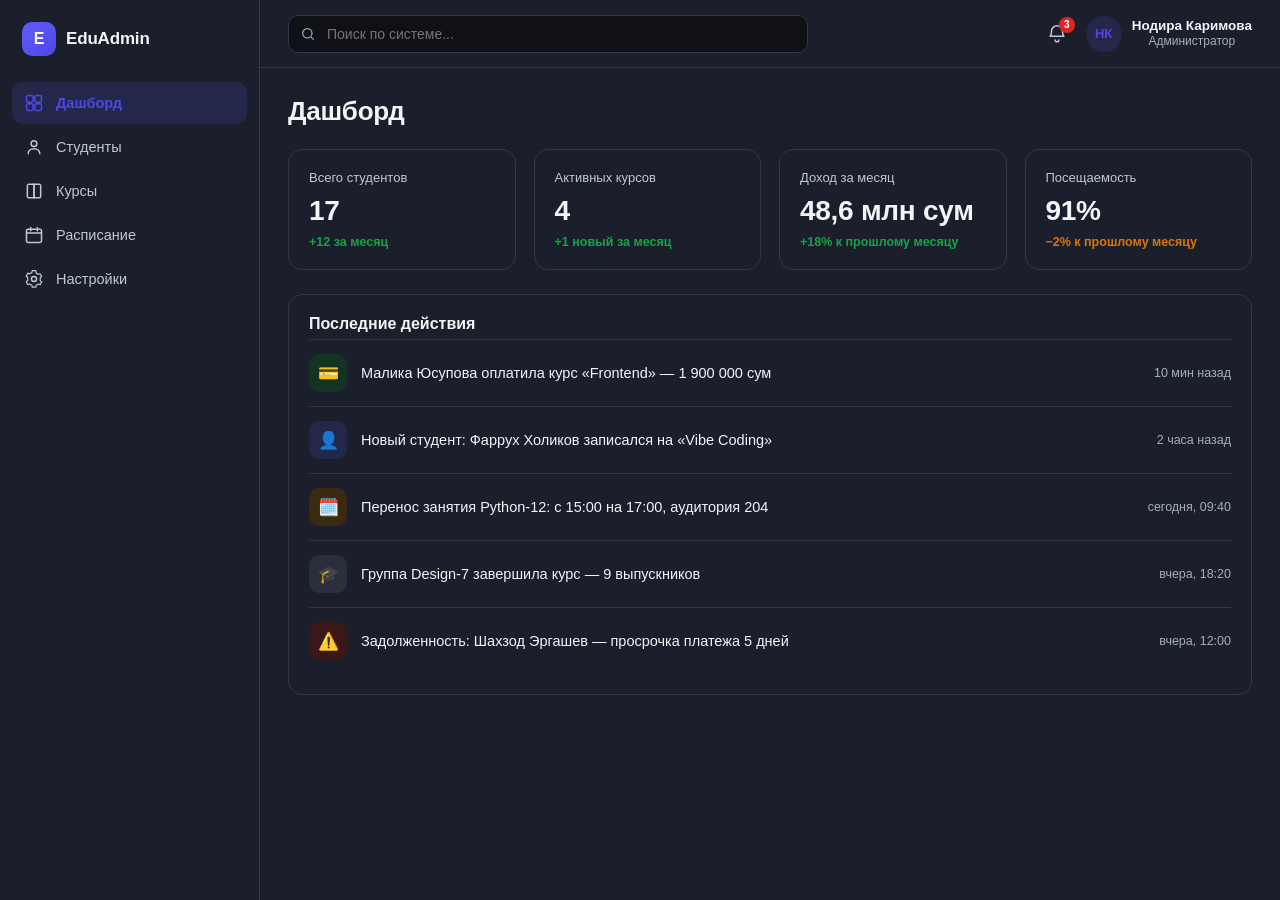
==== homework/index.html @ 11e26290 "Первый коммит" ====
<!DOCTYPE html>
<html lang="ru">
<head>
<meta charset="UTF-8">
<meta name="viewport" content="width=device-width, initial-scale=1.0, maximum-scale=1">
<title>EduAdmin — Панель управления</title>
<link rel="stylesheet" href="styles.css">
</head>
<body>

<div class="backdrop" id="backdrop"></div>

<div class="app">
  <aside class="sidebar" id="sidebar">
    <div class="brand">
      <div class="brand-mark">E</div>
      <div class="brand-name">EduAdmin</div>
    </div>
    <nav class="nav" id="nav">
      <button class="nav-item active" data-page="dashboard" title="Дашборд">
        <span class="ic">
          <svg width="20" height="20" viewBox="0 0 24 24" fill="none"><rect x="3" y="3" width="8" height="8" rx="2" stroke="currentColor" stroke-width="1.8"/><rect x="13" y="3" width="8" height="8" rx="2" stroke="currentColor" stroke-width="1.8"/><rect x="3" y="13" width="8" height="8" rx="2" stroke="currentColor" stroke-width="1.8"/><rect x="13" y="13" width="8" height="8" rx="2" stroke="currentColor" stroke-width="1.8"/></svg>
        </span>
        <span class="nav-label">Дашборд</span>
      </button>
      <button class="nav-item" data-page="students" title="Студенты">
        <span class="ic">
          <svg width="20" height="20" viewBox="0 0 24 24" fill="none"><circle cx="12" cy="8" r="3.4" stroke="currentColor" stroke-width="1.8"/><path d="M5 20c0-3.5 3-6 7-6s7 2.5 7 6" stroke="currentColor" stroke-width="1.8" stroke-linecap="round"/></svg>
        </span>
        <span class="nav-label">Студенты</span>
      </button>
      <button class="nav-item" data-page="courses" title="Курсы">
        <span class="ic">
          <svg width="20" height="20" viewBox="0 0 24 24" fill="none"><path d="M4 5.5C4 4.7 4.7 4 5.5 4H12v16H5.5A1.5 1.5 0 0 1 4 18.5v-13Z" stroke="currentColor" stroke-width="1.8"/><path d="M20 5.5c0-.8-.7-1.5-1.5-1.5H12v16h6.5a1.5 1.5 0 0 0 1.5-1.5v-13Z" stroke="currentColor" stroke-width="1.8"/></svg>
        </span>
        <span class="nav-label">Курсы</span>
      </button>
      <button class="nav-item" data-page="schedule" title="Расписание">
        <span class="ic">
          <svg width="20" height="20" viewBox="0 0 24 24" fill="none"><rect x="3" y="5" width="18" height="16" rx="2" stroke="currentColor" stroke-width="1.8"/><path d="M3 9.5h18M8 3v4M16 3v4" stroke="currentColor" stroke-width="1.8" stroke-linecap="round"/></svg>
        </span>
        <span class="nav-label">Расписание</span>
      </button>
      <button class="nav-item" data-page="settings" title="Настройки">
        <span class="ic">
          <svg width="20" height="20" viewBox="0 0 24 24" fill="none"><circle cx="12" cy="12" r="3" stroke="currentColor" stroke-width="1.8"/><path d="M19.4 13.5a7.9 7.9 0 0 0 0-3l1.9-1.4-2-3.4-2.2.8a8 8 0 0 0-2.6-1.5L14.2 2h-4.4l-.3 2.3a8 8 0 0 0-2.6 1.5l-2.2-.8-2 3.4L4.6 10.5a7.9 7.9 0 0 0 0 3L2.7 15.4l2 3.4 2.2-.8a8 8 0 0 0 2.6 1.5l.3 2.3h4.4l.3-2.3a8 8 0 0 0 2.6-1.5l2.2.8 2-3.4-1.9-1.4Z" stroke="currentColor" stroke-width="1.4" stroke-linejoin="round"/></svg>
        </span>
        <span class="nav-label">Настройки</span>
      </button>
    </nav>
  </aside>

  <div class="main">
    <header class="topbar">
      <button class="hamburger" id="hamburger" aria-label="Открыть меню"><span></span></button>
      <div class="search-wrap">
        <svg width="16" height="16" viewBox="0 0 24 24" fill="none"><circle cx="11" cy="11" r="7" stroke="currentColor" stroke-width="1.8"/><path d="m20 20-3-3" stroke="currentColor" stroke-width="1.8" stroke-linecap="round"/></svg>
        <input type="text" id="globalSearch" placeholder="Поиск по системе..." autocomplete="off">
        <div class="search-dropdown" id="searchDropdown"></div>
      </div>
      <div class="topbar-right">
        <button class="bell" id="bellBtn" aria-label="Уведомления">
          <svg width="22" height="22" viewBox="0 0 24 24" fill="none"><path d="M6 9a6 6 0 1 1 12 0c0 4 1.5 5.5 1.5 5.5H4.5S6 13 6 9Z" stroke="currentColor" stroke-width="1.6" stroke-linejoin="round"/><path d="M10 18.5a2 2 0 0 0 4 0" stroke="currentColor" stroke-width="1.6" stroke-linecap="round"/></svg>
          <span class="dot">3</span>
        </button>
        <button class="user" id="userMenuBtn">
          <div class="avatar" id="topbarAvatar">НК</div>
          <div class="user-info">
            <div class="user-name">Нодира Каримова</div>
            <div class="user-role">Администратор</div>
          </div>
        </button>
      </div>
    </header>

    <main class="content">

      <!-- DASHBOARD -->
      <section class="page active" data-page="dashboard">
        <h1 class="page-title">Дашборд</h1>
        <div class="stat-grid">
          <div class="card">
            <div class="stat-label">Всего студентов</div>
            <div class="stat-value">17</div>
            <div class="stat-delta up">+12 за месяц</div>
          </div>
          <div class="card">
            <div class="stat-label">Активных курсов</div>
            <div class="stat-value">4</div>
            <div class="stat-delta up">+1 новый за месяц</div>
          </div>
          <div class="card">
            <div class="stat-label">Доход за месяц</div>
            <div class="stat-value">48,6 млн сум</div>
            <div class="stat-delta up">+18% к прошлому месяцу</div>
          </div>
          <div class="card">
            <div class="stat-label">Посещаемость</div>
            <div class="stat-value">91%</div>
            <div class="stat-delta down">−2% к прошлому месяцу</div>
          </div>
        </div>

        <div class="card activity-card">
          <div class="card-heading">Последние действия</div>
          <div class="activity-row">
            <div class="activity-icon" style="background:var(--green-soft)">💳</div>
            <div class="activity-text">Малика Юсупова оплатила курс «Frontend» — 1 900 000 сум</div>
            <div class="activity-time">10 мин назад</div>
          </div>
          <div class="activity-row">
            <div class="activity-icon" style="background:var(--indigo-soft)">👤</div>
            <div class="activity-text">Новый студент: Фаррух Холиков записался на «Vibe Coding»</div>
            <div class="activity-time">2 часа назад</div>
          </div>
          <div class="activity-row">
            <div class="activity-icon" style="background:var(--orange-soft)">🗓️</div>
            <div class="activity-text">Перенос занятия Python-12: с 15:00 на 17:00, аудитория 204</div>
            <div class="activity-time">сегодня, 09:40</div>
          </div>
          <div class="activity-row">
            <div class="activity-icon" style="background:#2a2f3d">🎓</div>
            <div class="activity-text">Группа Design-7 завершила курс — 9 выпускников</div>
            <div class="activity-time">вчера, 18:20</div>
          </div>
          <div class="activity-row">
            <div class="activity-icon" style="background:var(--red-soft)">⚠️</div>
            <div class="activity-text">Задолженность: Шахзод Эргашев — просрочка платежа 5 дней</div>
            <div class="activity-time">вчера, 12:00</div>
          </div>
        </div>
      </section>

      <!-- STUDENTS -->
      <section class="page" data-page="students">
        <h1 class="page-title">Студенты</h1>
        <div class="toolbar">
          <input type="text" id="studentSearch" placeholder="Поиск по имени...">
          <select id="courseFilter">
            <option value="">Все курсы</option>
            <option value="Vibe Coding Pro">Vibe Coding Pro</option>
            <option value="Frontend">Frontend</option>
            <option value="Python">Python</option>
            <option value="Design">Design</option>
          </select>
          <select id="statusFilter">
            <option value="">Все статусы</option>
            <option value="Активный">Активный</option>
            <option value="На паузе">На паузе</option>
            <option value="Выпустился">Выпустился</option>
          </select>
          <span class="found-count" id="foundCount">Найдено: 17 из 17</span>
          <button class="btn-primary" id="addStudentBtn">+ Добавить студента</button>
        </div>

        <div class="table-card">
          <table>
            <thead>
              <tr><th>Фото</th><th>Имя</th><th>Email</th><th>Курс</th><th>Статус</th><th>Оплата</th><th>Действия</th></tr>
            </thead>
            <tbody id="studentsTbody"></tbody>
          </table>
        </div>
        <div class="student-cards" id="studentsCards"></div>
      </section>

      <!-- COURSES -->
      <section class="page" data-page="courses">
        <h1 class="page-title">Курсы</h1>
        <div class="course-list" id="courseList">
          <div class="course-row" data-course="Vibe Coding Pro" tabindex="0" role="button">
            <span class="course-dot" style="background:var(--indigo)"></span>
            <div class="course-info">
              <div class="course-name">Vibe Coding Pro</div>
              <div class="course-desc">Создание приложений с ИИ-ассистентами</div>
            </div>
            <div class="course-meta">
              <span class="course-students">👥 5 студ.</span>
              <span class="course-price">4 200 000 сум</span>
              <span class="chevron">›</span>
            </div>
          </div>
          <div class="course-row" data-course="Frontend" tabindex="0" role="button">
            <span class="course-dot" style="background:var(--blue)"></span>
            <div class="course-info">
              <div class="course-name">Frontend</div>
              <div class="course-desc">HTML, CSS, JavaScript и React с нуля</div>
            </div>
            <div class="course-meta">
              <span class="course-students">👥 4 студ.</span>
              <span class="course-price">3 800 000 сум</span>
              <span class="chevron">›</span>
            </div>
          </div>
          <div class="course-row" data-course="Python" tabindex="0" role="button">
            <span class="course-dot" style="background:var(--green)"></span>
            <div class="course-info">
              <div class="course-name">Python</div>
              <div class="course-desc">Программирование и автоматизация на Python</div>
            </div>
            <div class="course-meta">
              <span class="course-students">👥 4 студ.</span>
              <span class="course-price">3 500 000 сум</span>
              <span class="chevron">›</span>
            </div>
          </div>
          <div class="course-row" data-course="Design" tabindex="0" role="button">
            <span class="course-dot" style="background:var(--orange)"></span>
            <div class="course-info">
              <div class="course-name">Design</div>
              <div class="course-desc">UI/UX-дизайн и Figma</div>
            </div>
            <div class="course-meta">
              <span class="course-students">👥 4 студ.</span>
              <span class="course-price">3 200 000 сум</span>
              <span class="chevron">›</span>
            </div>
          </div>
        </div>
      </section>

      <!-- SCHEDULE -->
      <section class="page" data-page="schedule">
        <h1 class="page-title">Расписание</h1>
        <div class="week-nav">
          <button class="week-btn" id="prevWeekBtn">← Предыдущая</button>
          <div class="week-label" id="weekLabel">23–29 июня 2026</div>
          <button class="week-btn" id="nextWeekBtn">Следующая →</button>
        </div>
        <div class="week-grid" id="weekGrid"></div>
        <div class="filter-pills" id="schedulePills">
          <button class="pill active" data-course="">Все занятия</button>
          <button class="pill" data-course="Vibe Coding Pro">Vibe Coding</button>
          <button class="pill" data-course="Frontend">Frontend</button>
          <button class="pill" data-course="Python">Python</button>
          <button class="pill" data-course="Design">Design</button>
        </div>
      </section>

      <!-- SETTINGS -->
      <section class="page" data-page="settings">
        <h1 class="page-title">Настройки</h1>
        <div class="settings-layout">
          <div class="settings-tabs" id="settingsTabs">
            <button class="settings-tab" data-tab="general">Общие</button>
            <button class="settings-tab active" data-tab="profile">Профиль администратора</button>
            <button class="settings-tab" data-tab="notifications">Уведомления</button>
            <button class="settings-tab" data-tab="billing">Оплата</button>
            <button class="settings-tab" data-tab="security">Безопасность</button>
          </div>

          <div class="settings-panel">
            <div class="settings-body" data-tab-panel="general" style="display:none">
              <h2 class="settings-heading">Общие настройки</h2>
              <p class="placeholder-text">Здесь можно настроить название учебного центра, язык интерфейса, часовой пояс и валюту по умолчанию.</p>
            </div>

            <div class="settings-body" data-tab-panel="profile">
              <h2 class="settings-heading">Профиль администратора</h2>
              <div class="profile-photo-row">
                <div class="profile-avatar" id="profileAvatarPreview">НК</div>
                <button class="btn-secondary" id="uploadPhotoBtn">Загрузить фото</button>
                <input type="file" id="photoInput" accept="image/*" style="display:none">
              </div>
              <div class="form-grid">
                <div class="field">
                  <label>Имя</label>
                  <input type="text" id="profileFirstName" value="Нодира">
                </div>
                <div class="field">
                  <label>Фамилия</label>
                  <input type="text" id="profileLastName" value="Каримова">
                </div>
                <div class="field full">
                  <label>Email</label>
                  <input type="text" id="profileEmail" value="nodira@eduadmin.uz">
                </div>
                <div class="field full">
                  <label>Телефон</label>
                  <input type="text" id="profilePhone" value="+998 90 123-45-67">
                </div>
              </div>
              <div class="save-row">
                <button class="btn-primary" id="saveProfileBtn" style="margin-left:0">Сохранить</button>
                <span class="saved-msg" id="savedMsg">Сохранено ✓</span>
              </div>
            </div>

            <div class="settings-body" data-tab-panel="notifications" style="display:none">
              <h2 class="settings-heading">Уведомления</h2>
              <p class="placeholder-text">Настройте, какие уведомления приходят на email, в приложение или по SMS: платежи, новые студенты, изменения в расписании.</p>
            </div>

            <div class="settings-body" data-tab-panel="billing" style="display:none">
              <h2 class="settings-heading">Оплата</h2>
              <p class="placeholder-text">Управление тарифом EduAdmin, историей платежей и способами оплаты учебного центра.</p>
            </div>

            <div class="settings-body" data-tab-panel="security" style="display:none">
              <h2 class="settings-heading">Безопасность</h2>
              <p class="placeholder-text">Смена пароля, двухфакторная аутентификация и список активных сессий.</p>
            </div>
          </div>
        </div>
      </section>

    </main>
  </div>
</div>

<div class="modal-overlay" id="modalOverlay">
  <div class="modal" id="modal" role="dialog" aria-modal="true">
    <button class="modal-close" id="modalClose" aria-label="Закрыть">✕</button>
    <div class="modal-body" id="modalBody"></div>
  </div>
</div>

<div class="toast" id="toast"></div>

<script src="script.js"></script>
</body>
</html>
---- homework/styles.css ----
:root{
    --indigo: #635bff;
    --indigo-dark: #4f46e5;
    --indigo-soft: #23284a;
    --bg: #0f1117;
    --card: #1a1f2b;
    --border: #30384a;
    --text: #f3f4f6;
    --muted: #a5adbd;
    --muted-2: #c0c7d4;
    --green: #16a34a;
    --green-soft: #143321;
    --orange: #d97706;
    --orange-soft: #3a2a12;
    --red: #dc2626;
    --red-soft: #3a1818;
    --blue: #2563eb;
    --radius: 14px;
    --sidebar-w: 260px;
    --sidebar-w-tablet: 76px;
    --topbar-h: 68px;
  }
  *{box-sizing:border-box;}
  html,body{margin:0;padding:0;}
  body{
    font-family: 'Inter', -apple-system, BlinkMacSystemFont, 'Segoe UI', Roboto, Helvetica, Arial, sans-serif;
    background: var(--bg);
    color: var(--text);
    -webkit-font-smoothing: antialiased;
  }
  button, input, select { font-family: inherit; }

  /* ---------- Layout shell ---------- */
  .app{
    display:flex;
    min-height:100vh;
  }

  /* ---------- Sidebar ---------- */
  .sidebar{
    width: var(--sidebar-w);
    flex-shrink:0;
    background: var(--card);
    border-right:1px solid var(--border);
    display:flex;
    flex-direction:column;
    position:sticky;
    top:0;
    height:100vh;
    z-index:40;
  }
  .brand{
    display:flex;
    align-items:center;
    gap:10px;
    padding:22px 22px 20px;
  }
  .brand-mark{
    width:34px;height:34px;border-radius:10px;
    background: linear-gradient(135deg, var(--indigo), var(--indigo-dark));
    color:#fff; display:flex; align-items:center; justify-content:center;
    font-weight:700; font-size:16px; flex-shrink:0;
  }
  .brand-name{ font-weight:700; font-size:17px; letter-spacing:-0.01em; white-space:nowrap;}
  .nav{ display:flex; flex-direction:column; gap:2px; padding: 6px 12px; }
  .nav-item{
    display:flex; align-items:center; gap:12px;
    padding:11px 12px; border-radius:10px;
    color: var(--muted-2); text-decoration:none;
    font-size:14.5px; font-weight:500; cursor:pointer;
    border:none; background:transparent; width:100%; text-align:left;
  }
  .nav-item .ic{ width:20px;height:20px; flex-shrink:0; display:flex; align-items:center; justify-content:center;}
  .nav-item:hover{ background: #232838; color:var(--text); }
  .nav-item.active{ background: var(--indigo-soft); color: var(--indigo-dark); font-weight:600; }
  .nav-label{ white-space:nowrap; overflow:hidden; text-overflow:ellipsis; }

  .sidebar-footer{ margin-top:auto; padding: 16px; }

  /* ---------- Topbar ---------- */
  .main{ flex:1; min-width:0; display:flex; flex-direction:column; }
  .topbar{
    height: var(--topbar-h);
    display:flex; align-items:center; gap:16px;
    padding: 0 28px;
    background: var(--card);
    border-bottom:1px solid var(--border);
    position:sticky; top:0; z-index:30;
  }
  .hamburger{
    display:none; align-items:center; justify-content:center;
    width:38px; height:38px; border-radius:9px; border:1px solid var(--border);
    background:var(--bg); cursor:pointer; flex-shrink:0;
  }
  .hamburger span{ display:block; width:16px; height:2px; background:var(--text); position:relative; }
  .hamburger span::before, .hamburger span::after{
    content:""; position:absolute; width:16px; height:2px; background:var(--text); left:0;
  }
  .hamburger span::before{ top:-5px; } .hamburger span::after{ top:5px; }

  .search-wrap{ flex:1; max-width:520px; position:relative; }
  .search-wrap input{
    width:100%; padding:10px 14px 10px 38px; border-radius:10px;
    border:1px solid var(--border); background: var(--bg);
    font-size:14px; color:var(--text); outline:none;
  }
  .search-wrap input:focus{ border-color: var(--indigo); background:var(--bg); }
  .search-wrap svg{ position:absolute; left:12px; top:50%; transform:translateY(-50%); color:var(--muted); }

  .topbar-right{ margin-left:auto; display:flex; align-items:center; gap:18px; }
  .bell{ position:relative; width:22px; height:22px; color:var(--muted-2); cursor:pointer; flex-shrink:0;}
  .bell .dot{
    position:absolute; top:-6px; right:-7px; background:var(--red); color:#fff;
    font-size:10px; font-weight:700; width:16px; height:16px; border-radius:50%;
    display:flex; align-items:center; justify-content:center;
  }
  .user{ display:flex; align-items:center; gap:10px; cursor:pointer; }
  .avatar{
    width:36px; height:36px; border-radius:50%; background: var(--indigo-soft);
    color:var(--indigo-dark); font-weight:700; font-size:13px;
    display:flex; align-items:center; justify-content:center; flex-shrink:0;
  }
  .user-info{ line-height:1.25; white-space:nowrap; }
  .user-name{ font-size:13.5px; font-weight:700; color:var(--text); }
  .user-role{ font-size:12px; color:var(--muted); }

  /* ---------- Content ---------- */
  .content{ padding: 28px; flex:1; }
  .page{ display:none; }
  .page.active{ display:block; animation: fadein .25s ease; }
  @keyframes fadein{ from{opacity:0; transform:translateY(4px);} to{opacity:1; transform:none;} }

  .page-title{ font-size:26px; font-weight:800; letter-spacing:-0.01em; margin:0 0 22px; }

  /* Dashboard stat cards */
  .stat-grid{
    display:grid; grid-template-columns:repeat(4, 1fr); gap:18px; margin-bottom:24px;
  }
  .card{
    background:var(--card); border:1px solid var(--border); border-radius: var(--radius);
    padding:20px;
  }
  .stat-label{ font-size:13px; color:var(--muted-2); margin-bottom:10px; }
  .stat-value{ font-size:28px; font-weight:800; letter-spacing:-0.01em; margin-bottom:8px; }
  .stat-delta{ font-size:12.5px; font-weight:600; }
  .stat-delta.up{ color:var(--green); }
  .stat-delta.down{ color:var(--orange); }

  .activity-card .card-heading{ font-size:16px; font-weight:700; margin-bottom:6px; }
  .activity-row{
    display:flex; align-items:center; gap:14px; padding:14px 0;
    border-top:1px solid var(--border);
  }
  .activity-icon{
    width:38px; height:38px; border-radius:10px; flex-shrink:0;
    display:flex; align-items:center; justify-content:center; font-size:17px;
  }
  .activity-text{ flex:1; font-size:14.5px; }
  .activity-time{ font-size:12.5px; color:var(--muted); white-space:nowrap; }

  /* Students page */
  .toolbar{ display:flex; flex-wrap:wrap; gap:10px; align-items:center; margin-bottom:18px; }
  .toolbar input[type=text]{
    flex:1; min-width:180px; padding:10px 14px; border-radius:10px; border:1px solid var(--border);
    font-size:14px; outline:none; background:var(--bg);
  }
  .toolbar select{
    padding:10px 34px 10px 12px; border-radius:10px; border:1px solid var(--border);
    background:var(--bg); font-size:14px; color:var(--text); outline:none;
    appearance:none; -webkit-appearance:none; -moz-appearance:none;
    cursor:pointer;
    background-image:url("data:image/svg+xml;charset=UTF-8,%3Csvg xmlns='http://www.w3.org/2000/svg' width='16' height='16' viewBox='0 0 24 24' fill='none'%3E%3Cpath d='m6 9 6 6 6-6' stroke='%23a5adbd' stroke-width='1.8' stroke-linecap='round' stroke-linejoin='round'/%3E%3C/svg%3E");
    background-repeat:no-repeat; background-position:right 10px center;
  }
  .toolbar select:focus{ border-color:var(--indigo); }
  .toolbar select option{
    background:var(--card); color:var(--text);
  }
  .toolbar select option:checked, .toolbar select option:hover{
    background:var(--indigo-soft); color:var(--text);
  }
  .found-count{ font-size:13.5px; color:var(--muted-2); white-space:nowrap; }
  .btn-primary{
    margin-left:auto; background: linear-gradient(135deg, var(--indigo), var(--indigo-dark));
    color:#fff; border:none; padding:10px 18px; border-radius:10px; font-size:14px; font-weight:600;
    cursor:pointer; white-space:nowrap;
  }
  .btn-primary:hover{ filter:brightness(1.05); }

  .table-card{ background:var(--card); border:1px solid var(--border); border-radius:var(--radius); overflow:hidden; }
  table{ width:100%; border-collapse:collapse; }
  thead th{
    text-align:left; font-size:11.5px; text-transform:uppercase; letter-spacing:.04em;
    color:var(--muted); padding:14px 20px; border-bottom:1px solid var(--border); white-space:nowrap;
  }
  tbody td{ padding:14px 20px; border-bottom:1px solid var(--border); font-size:14.5px; vertical-align:middle; }
  tbody tr:last-child td{ border-bottom:none; }
  .stud-name-cell{ display:flex; align-items:center; gap:12px; font-weight:600; }
  .stud-avatar{
    width:34px;height:34px;border-radius:50%; flex-shrink:0;
    display:flex; align-items:center; justify-content:center; font-weight:700; font-size:12px;
  }
  .email-cell{ color:var(--muted-2); }
  .course-tag{ font-weight:600; }
  .badge{ display:inline-block; padding:4px 10px; border-radius:999px; font-size:12.5px; font-weight:600; }
  .badge.active{ background:var(--green-soft); color:var(--green); }
  .badge.paused{ background:var(--orange-soft); color:var(--orange); }
  .badge.grad{ background:#2a2f3d; color:var(--muted-2); }
  .paid{ color:var(--green); font-weight:600; }
  .debt{ color:var(--red); font-weight:600; }
  .row-actions{ display:flex; gap:8px; }
  .icon-btn{
    width:32px; height:32px; border-radius:8px; border:1px solid var(--border); background:var(--bg);
    display:flex; align-items:center; justify-content:center; cursor:pointer; color:var(--muted-2);
  }
  .icon-btn.danger{ color:var(--red); }
  .icon-btn:hover{ background:#232838; }

  /* Mobile student cards */
  .student-cards{ display:none; flex-direction:column; gap:12px; }
  .student-card{
    background:var(--card); border:1px solid var(--border); border-radius:var(--radius); padding:16px;
  }
  .student-card-top{ display:flex; align-items:center; gap:12px; margin-bottom:12px; }
  .student-card-name{ font-weight:700; font-size:15px; }
  .student-card-email{ font-size:13px; color:var(--muted-2); }
  .student-card-grid{ display:grid; grid-template-columns:1fr 1fr; gap:10px; font-size:13.5px; }
  .student-card-grid .k{ color:var(--muted); font-size:11.5px; text-transform:uppercase; letter-spacing:.03em; margin-bottom:2px;}
  .student-card-actions{ display:flex; gap:8px; margin-top:12px; }

  /* Courses page */
  .course-list{ display:flex; flex-direction:column; gap:14px; }
  .course-row{
    background:var(--card); border:1px solid var(--border); border-radius:var(--radius);
    padding:20px 22px; display:flex; align-items:center; gap:16px; cursor:pointer;
  }
  .course-row:hover{ border-color:#4b5468; }
  .course-dot{ width:10px; height:10px; border-radius:50%; flex-shrink:0; }
  .course-info{ flex:1; min-width:0; }
  .course-name{ font-weight:700; font-size:15.5px; margin-bottom:3px; }
  .course-desc{ font-size:13.5px; color:var(--muted-2); }
  .course-meta{ display:flex; align-items:center; gap:22px; flex-shrink:0; }
  .course-students{ font-size:13.5px; color:var(--muted-2); display:flex; align-items:center; gap:6px; white-space:nowrap; }
  .course-price{ font-weight:700; font-size:15px; white-space:nowrap; }
  .chevron{ color:var(--muted); }

  /* Schedule page */
  .week-nav{ display:flex; align-items:center; justify-content:space-between; margin-bottom:18px; gap:12px; flex-wrap:wrap; }
  .week-btn{
    background:var(--bg); border:1px solid var(--border); border-radius:10px; padding:9px 16px;
    font-size:13.5px; font-weight:600; cursor:pointer; color:var(--text); white-space:nowrap;
  }
  .week-btn:hover{ background:#232838; }
  .week-label{ font-weight:700; font-size:15.5px; }
  .week-grid{
    display:grid; grid-template-columns:repeat(7, 1fr); gap:12px; margin-bottom:20px;
  }
  .day-col{
    background:var(--card); border:1px solid var(--border); border-radius:var(--radius);
    padding:14px; min-height:170px;
  }
  .day-head{ text-align:center; margin-bottom:10px; }
  .day-name{ font-size:11.5px; color:var(--muted); text-transform:uppercase; }
  .day-num{ font-size:17px; font-weight:700; }
  .lesson{
    background: var(--orange-soft); border-left:3px solid var(--orange);
    border-radius:8px; padding:9px 10px; margin-bottom:8px; font-size:12.5px;
  }
  .lesson.c-vibe{ background:var(--indigo-soft); border-left-color:var(--indigo); }
  .lesson.c-frontend{ background:#132339; border-left-color:var(--blue); }
  .lesson.c-python{ background:var(--green-soft); border-left-color:var(--green); }
  .lesson-time{ font-weight:700; color:var(--muted-2); margin-bottom:2px; }
  .lesson-course{ font-weight:700; margin-bottom:2px; }
  .lesson-teacher, .lesson-room{ color:var(--muted-2); }

  .filter-pills{ display:flex; flex-wrap:wrap; gap:8px; }
  .pill{
    padding:9px 16px; border-radius:999px; border:1px solid var(--border); background:var(--bg);
    font-size:13.5px; font-weight:600; cursor:pointer; color:var(--text); white-space:nowrap;
  }
  .pill.active{ background:linear-gradient(135deg, var(--indigo), var(--indigo-dark)); color:#fff; border-color:transparent; }

  /* Settings page */
  .settings-layout{ display:grid; grid-template-columns:220px 1fr; gap:20px; align-items:start; }
  .settings-tabs{
    background:var(--card); border:1px solid var(--border); border-radius:var(--radius); padding:10px;
    display:flex; flex-direction:column; gap:2px;
  }
  .settings-tab{
    padding:11px 14px; border-radius:9px; font-size:14px; font-weight:500; color:var(--muted-2);
    cursor:pointer; border:none; background:transparent; text-align:left;
  }
  .settings-tab:hover{ background:var(--bg); color:var(--text); }
  .settings-tab.active{ background:var(--indigo-soft); color:var(--indigo-dark); font-weight:700; }
  .settings-panel{ background:var(--card); border:1px solid var(--border); border-radius:var(--radius); padding:26px; }
  .settings-heading{ font-size:17px; font-weight:700; margin:0 0 20px; }
  .profile-photo-row{ display:flex; align-items:center; gap:16px; margin-bottom:24px; }
  .profile-avatar{
    width:56px; height:56px; border-radius:50%; background:var(--indigo-soft); color:var(--indigo-dark);
    font-weight:700; font-size:18px; display:flex; align-items:center; justify-content:center;
  }
  .btn-secondary{
    background:var(--bg); border:1px solid var(--border); padding:9px 16px; border-radius:9px;
    font-size:13.5px; font-weight:600; cursor:pointer; color:var(--text);
  }
  .btn-secondary:hover{ background:#232838; border-color:var(--indigo); }
  .form-grid{ display:grid; grid-template-columns:1fr 1fr; gap:18px; margin-bottom:18px; }
  .field label{ display:block; font-size:13px; font-weight:600; margin-bottom:7px; color:var(--text); }
  .field input{
    width:100%; padding:11px 14px; border-radius:10px; border:1px solid var(--border);
    font-size:14px; outline:none;
  }
  .field input:focus{ border-color:var(--indigo); }
  .field.full{ grid-column:1 / -1; }
  .save-row{ display:flex; align-items:center; gap:14px; margin-top:6px; }
  .saved-msg{ font-size:13.5px; color:var(--green); font-weight:600; opacity:0; transition:opacity .2s; }
  .saved-msg.show{ opacity:1; }
  .placeholder-text{ color:var(--muted-2); font-size:14px; line-height:1.6; }

  /* Backdrop for mobile drawer */
  .backdrop{
    display:none; position:fixed; inset:0; background:rgba(15,17,25,.45); z-index:35;
  }
  .backdrop.show{ display:block; }

  /* ---------------- Responsive: Tablet ---------------- */
  @media (max-width: 1024px){
    .sidebar{ width: var(--sidebar-w-tablet); }
    .brand-name, .nav-label{ display:none; }
    .brand{ justify-content:center; padding:22px 0 20px; }
    .nav-item{ justify-content:center; padding:12px 0; }
    .content{ padding:22px 18px; }
    .stat-grid{ grid-template-columns:repeat(2, 1fr); }
    .settings-layout{ grid-template-columns:1fr; }
    .settings-tabs{ flex-direction:row; overflow-x:auto; }
    .search-wrap{ max-width:320px; }
  }

  /* ---------------- Responsive: Mobile ---------------- */
  @media (max-width: 700px){
    .hamburger{ display:flex; }
    .sidebar{
      position:fixed; left:0; top:0; height:100vh; width:250px;
      transform:translateX(-100%); transition:transform .25s ease; z-index:45;
      box-shadow: 8px 0 24px rgba(0,0,0,.12);
    }
    .sidebar.open{ transform:translateX(0); }
    .sidebar.open .brand-name, .sidebar.open .nav-label{ display:inline; }
    .sidebar.open .brand{ justify-content:flex-start; padding:22px; }
    .sidebar.open .nav-item{ justify-content:flex-start; padding:11px 12px; }

    .topbar{ padding:0 14px; gap:10px; }
    .search-wrap{ display:none; }
    .user-info{ display:none; }
    .content{ padding:16px 14px; }
    .page-title{ font-size:21px; margin-bottom:16px; }

    .stat-grid{ grid-template-columns:1fr 1fr; gap:10px; }
    .card{ padding:16px; }
    .stat-value{ font-size:22px; }

    .toolbar{ flex-direction:column; align-items:stretch; }
    .toolbar select{ width:100%; }
    .btn-primary{ margin-left:0; width:100%; }
    .found-count{ order:5; }

    .table-card{ display:none; }
    .student-cards{ display:flex; }

    .course-row{ flex-wrap:wrap; }
    .course-meta{ width:100%; justify-content:space-between; padding-left:26px; }

    .week-grid{
      grid-template-columns:repeat(7, 200px); overflow-x:auto; padding-bottom:6px;
      scroll-snap-type:x mandatory;
    }
    .day-col{ scroll-snap-align:start; }
    .week-nav{ gap:8px; }
    .week-label{ font-size:14px; width:100%; order:-1; text-align:center; }

    .settings-layout{ grid-template-columns:1fr; }
    .form-grid{ grid-template-columns:1fr; }
    .settings-panel{ padding:18px; }
  }

  /* Focus visibility for accessibility */
  a:focus-visible, button:focus-visible, input:focus-visible, select:focus-visible{
    outline: 2px solid var(--indigo); outline-offset:2px;
  }

  @media (prefers-reduced-motion: reduce){
    *{ animation:none !important; transition:none !important; }
  }

  /* ---------- Buttons that used to be divs ---------- */
  .bell, .user{ border:none; background:transparent; padding:0; cursor:pointer; }

  /* ---------- Header search dropdown ---------- */
  .search-wrap{ position:relative; }
  .search-dropdown{
    display:none; position:absolute; top:calc(100% + 8px); left:0; right:0;
    background:var(--card); border:1px solid var(--border); border-radius:12px;
    box-shadow:0 12px 28px rgba(20,22,35,.12); overflow:hidden; z-index:50;
  }
  .search-dropdown.show{ display:block; }
  .search-result{
    display:flex; align-items:center; gap:12px; padding:11px 14px; cursor:pointer;
    border-bottom:1px solid var(--border);
  }
  .search-result:last-child{ border-bottom:none; }
  .search-result:hover{ background:var(--bg); }
  .search-result-name{ font-weight:600; font-size:14px; }
  .search-result-meta{ font-size:12px; color:var(--muted); }
  .search-empty{ padding:14px; font-size:13.5px; color:var(--muted); text-align:center; }

  /* ---------- Modal (centered on screen) ---------- */
  .modal-overlay{
    display:none; position:fixed; inset:0; z-index:100;
    background:rgba(15,17,25,.5);
    align-items:center; justify-content:center;
    padding:20px;
  }
  .modal-overlay.open{ display:flex; }
  .modal{
    background:var(--card); border-radius:18px; width:100%; max-width:440px;
    max-height:88vh; overflow-y:auto; position:relative;
    padding:28px; box-shadow:0 24px 60px rgba(15,17,25,.28);
    animation: modalpop .18s ease;
  }
  @keyframes modalpop{ from{ opacity:0; transform:translateY(10px) scale(.98);} to{opacity:1; transform:none;} }
  .modal-close{
    position:absolute; top:16px; right:16px; width:32px; height:32px; border-radius:9px;
    border:1px solid var(--border); background:var(--bg); cursor:pointer; color:var(--muted-2); font-size:14px;
  }
  .modal-close:hover{ background:var(--bg); }
  .modal-title{ font-size:18px; font-weight:800; margin:0 0 18px; padding-right:30px; }
  .modal-sub{ font-size:13.5px; color:var(--muted-2); margin:-12px 0 18px; }
  .modal-field{ margin-bottom:14px; }
  .modal-field label{ display:block; font-size:13px; font-weight:600; margin-bottom:6px; }
  .modal-field input, .modal-field select{
    width:100%; padding:10px 13px; border-radius:10px; border:1px solid var(--border);
    font-size:14px; outline:none;
  }
  .modal-field input:focus, .modal-field select:focus{ border-color:var(--indigo); }
  .modal-actions{ display:flex; gap:10px; margin-top:20px; }
  .modal-actions .btn-primary{ margin-left:0; flex:1; }
  .modal-actions .btn-secondary{ flex:1; text-align:center; }
  .modal-actions .btn-danger{
    flex:1; background:var(--red); color:#fff; border:none; padding:10px 16px; border-radius:10px;
    font-size:14px; font-weight:600; cursor:pointer;
  }
  .modal-actions .btn-danger:hover{ filter:brightness(1.05); }

  .modal-notif{ display:flex; gap:12px; padding:12px 0; border-top:1px solid var(--border); }
  .modal-notif:first-of-type{ border-top:none; }
  .modal-notif .ic{ width:36px; height:36px; border-radius:10px; flex-shrink:0; display:flex; align-items:center; justify-content:center; font-size:16px; }
  .modal-notif-text{ font-size:14px; }
  .modal-notif-time{ font-size:12px; color:var(--muted); margin-top:2px; }

  .modal-menu-item{
    display:flex; align-items:center; gap:12px; padding:12px 10px; border-radius:10px;
    cursor:pointer; font-size:14.5px; font-weight:500; border:none; background:transparent; width:100%; text-align:left;
    color:var(--text);
  }
  .modal-menu-item:hover{ background:var(--bg); }

  .course-detail-row{ display:flex; justify-content:space-between; padding:10px 0; border-top:1px solid var(--border); font-size:14px; }
  .course-detail-row:first-of-type{ border-top:none; }
  .course-detail-row .k{ color:var(--muted-2); }
  .course-detail-row .v{ font-weight:700; }

  .modal-group-heading{
    font-size:12px; font-weight:700; text-transform:uppercase; letter-spacing:.04em;
    color:var(--muted); margin:20px 0 8px;
  }
  .modal-group-list{
    max-height:260px; overflow-y:auto; border:1px solid var(--border); border-radius:12px;
  }
  .modal-group-row{
    display:flex; align-items:center; gap:12px; padding:11px 14px; cursor:pointer;
    border-bottom:1px solid var(--border);
  }
  .modal-group-row:last-child{ border-bottom:none; }
  .modal-group-row:hover{ background:var(--bg); }
  .modal-group-info{ flex:1; min-width:0; }
  .modal-group-name{ font-size:14px; font-weight:600; white-space:nowrap; overflow:hidden; text-overflow:ellipsis; }
  .modal-group-email{ font-size:12px; color:var(--muted-2); white-space:nowrap; overflow:hidden; text-overflow:ellipsis; }
  .modal-group-right{ text-align:right; flex-shrink:0; }
  .modal-group-pay{ font-size:11.5px; margin-top:4px; }

  /* ---------- Toast ---------- */
  .toast{
    position:fixed; bottom:26px; left:50%; transform:translate(-50%, 20px);
    background:#1c1f2b; color:#fff; padding:12px 20px; border-radius:11px;
    font-size:14px; font-weight:600; opacity:0; pointer-events:none; z-index:200;
    transition:opacity .2s ease, transform .2s ease;
  }
  .toast.show{ opacity:1; transform:translate(-50%, 0); }

  @media (max-width:700px){
    .modal{ padding:22px; border-radius:16px; }
  }

  /* ---------- Dark scrollbars ---------- */
  *{
    scrollbar-width: thin;
    scrollbar-color: #3a4256 var(--bg);
  }
  ::-webkit-scrollbar{
    width:10px; height:10px;
  }
  ::-webkit-scrollbar-track{
    background: var(--bg);
  }
  ::-webkit-scrollbar-thumb{
    background: #3a4256;
    border-radius: 8px;
    border: 2px solid var(--bg);
  }
  ::-webkit-scrollbar-thumb:hover{
    background: #4b5468;
  }
  ::-webkit-scrollbar-corner{
    background: var(--bg);
  }

body,.sidebar,.topbar,.card,.table,.modal{background:var(--card)!important;color:var(--text);} a{color:#9db4ff;} input,select,textarea{background:#111827;color:var(--text);border:1px solid var(--border);} button{transition:.2s;} button:hover{filter:brightness(1.1);}
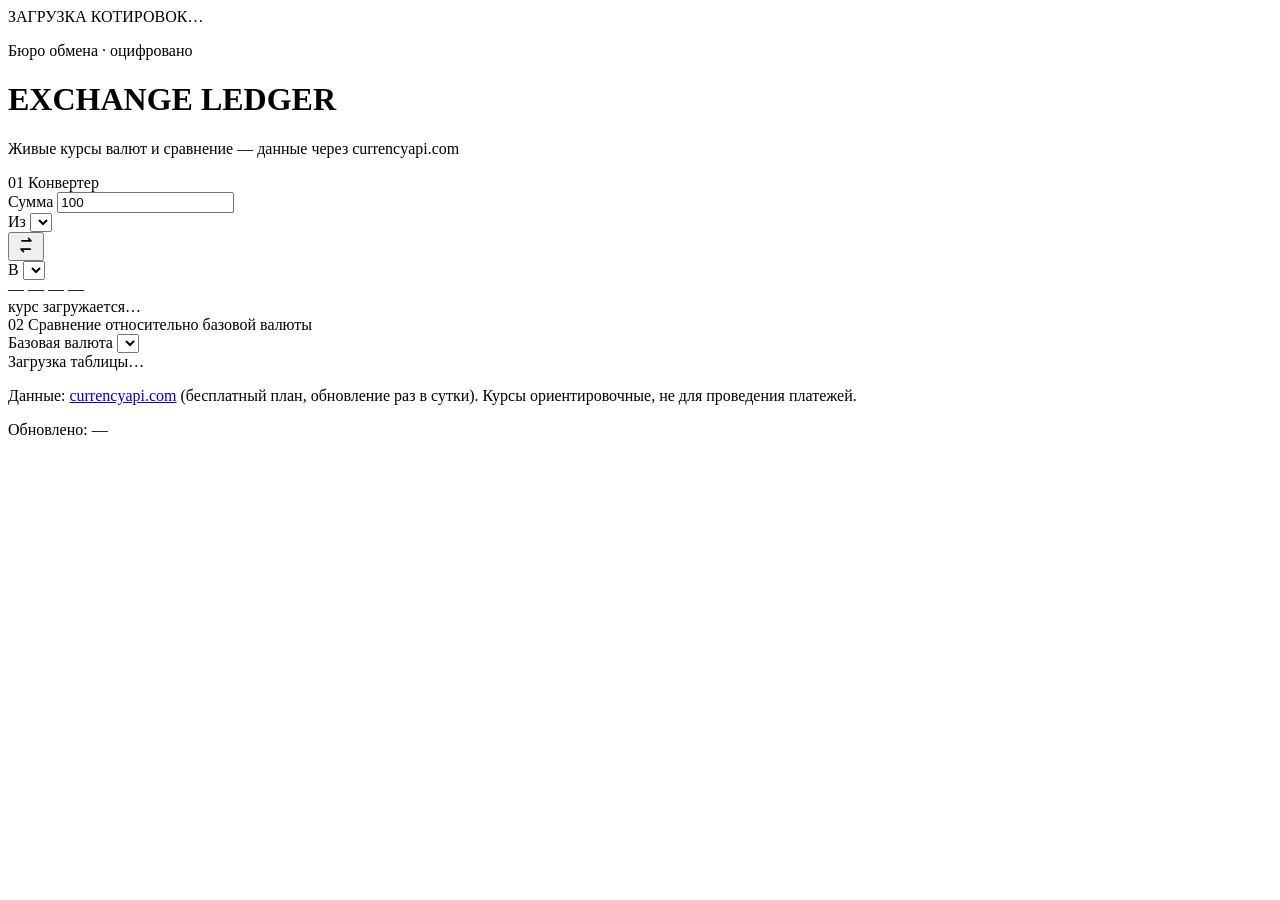
==== commit 4af14ab8: "«COMMIT_TITLE»" ====
--- a/homework/index.html
+++ b/homework/index.html
@@ -2,321 +2,94 @@
 <html lang="ru">
 <head>
 <meta charset="UTF-8">
-<meta name="viewport" content="width=device-width, initial-scale=1.0, maximum-scale=1">
-<title>EduAdmin — Панель управления</title>
-<link rel="stylesheet" href="styles.css">
+<meta name="viewport" content="width=device-width, initial-scale=1.0">
+<title>Exchange Ledger — сравнение валют</title>
+<link rel="preconnect" href="https://fonts.googleapis.com">
+<link rel="preconnect" href="https://fonts.gstatic.com" crossorigin>
+<link href="https://fonts.googleapis.com/css2?family=Fraunces:ital,opsz,wght@0,9..144,400;0,9..144,500;0,9..144,600;1,9..144,500&family=IBM+Plex+Mono:wght@400;500;600&family=IBM+Plex+Sans:wght@400;500;600&display=swap" rel="stylesheet">
+<link rel="stylesheet" href="./homework/css/style.css">
 </head>
 <body>
 
-<div class="backdrop" id="backdrop"></div>
+  <!-- TICKER TAPE -->
+  <div class="ticker-wrap" aria-hidden="true">
+    <div class="ticker-track" id="tickerTrack">
+      <span class="ticker-loading">ЗАГРУЗКА КОТИРОВОК…</span>
+    </div>
+  </div>
 
-<div class="app">
-  <aside class="sidebar" id="sidebar">
-    <div class="brand">
-      <div class="brand-mark">E</div>
-      <div class="brand-name">EduAdmin</div>
+  <header class="site-head">
+    <div class="wrap">
+      <p class="eyebrow">Бюро обмена · оцифровано</p>
+      <h1 class="title">EXCHANGE&nbsp;LEDGER</h1>
+      <p class="subtitle">Живые курсы валют и сравнение — данные через currencyapi.com</p>
     </div>
-    <nav class="nav" id="nav">
-      <button class="nav-item active" data-page="dashboard" title="Дашборд">
-        <span class="ic">
-          <svg width="20" height="20" viewBox="0 0 24 24" fill="none"><rect x="3" y="3" width="8" height="8" rx="2" stroke="currentColor" stroke-width="1.8"/><rect x="13" y="3" width="8" height="8" rx="2" stroke="currentColor" stroke-width="1.8"/><rect x="3" y="13" width="8" height="8" rx="2" stroke="currentColor" stroke-width="1.8"/><rect x="13" y="13" width="8" height="8" rx="2" stroke="currentColor" stroke-width="1.8"/></svg>
-        </span>
-        <span class="nav-label">Дашборд</span>
-      </button>
-      <button class="nav-item" data-page="students" title="Студенты">
-        <span class="ic">
-          <svg width="20" height="20" viewBox="0 0 24 24" fill="none"><circle cx="12" cy="8" r="3.4" stroke="currentColor" stroke-width="1.8"/><path d="M5 20c0-3.5 3-6 7-6s7 2.5 7 6" stroke="currentColor" stroke-width="1.8" stroke-linecap="round"/></svg>
-        </span>
-        <span class="nav-label">Студенты</span>
-      </button>
-      <button class="nav-item" data-page="courses" title="Курсы">
-        <span class="ic">
-          <svg width="20" height="20" viewBox="0 0 24 24" fill="none"><path d="M4 5.5C4 4.7 4.7 4 5.5 4H12v16H5.5A1.5 1.5 0 0 1 4 18.5v-13Z" stroke="currentColor" stroke-width="1.8"/><path d="M20 5.5c0-.8-.7-1.5-1.5-1.5H12v16h6.5a1.5 1.5 0 0 0 1.5-1.5v-13Z" stroke="currentColor" stroke-width="1.8"/></svg>
-        </span>
-        <span class="nav-label">Курсы</span>
-      </button>
-      <button class="nav-item" data-page="schedule" title="Расписание">
-        <span class="ic">
-          <svg width="20" height="20" viewBox="0 0 24 24" fill="none"><rect x="3" y="5" width="18" height="16" rx="2" stroke="currentColor" stroke-width="1.8"/><path d="M3 9.5h18M8 3v4M16 3v4" stroke="currentColor" stroke-width="1.8" stroke-linecap="round"/></svg>
-        </span>
-        <span class="nav-label">Расписание</span>
-      </button>
-      <button class="nav-item" data-page="settings" title="Настройки">
-        <span class="ic">
-          <svg width="20" height="20" viewBox="0 0 24 24" fill="none"><circle cx="12" cy="12" r="3" stroke="currentColor" stroke-width="1.8"/><path d="M19.4 13.5a7.9 7.9 0 0 0 0-3l1.9-1.4-2-3.4-2.2.8a8 8 0 0 0-2.6-1.5L14.2 2h-4.4l-.3 2.3a8 8 0 0 0-2.6 1.5l-2.2-.8-2 3.4L4.6 10.5a7.9 7.9 0 0 0 0 3L2.7 15.4l2 3.4 2.2-.8a8 8 0 0 0 2.6 1.5l.3 2.3h4.4l.3-2.3a8 8 0 0 0 2.6-1.5l2.2.8 2-3.4-1.9-1.4Z" stroke="currentColor" stroke-width="1.4" stroke-linejoin="round"/></svg>
-        </span>
-        <span class="nav-label">Настройки</span>
-      </button>
-    </nav>
-  </aside>
+  </header>
 
-  <div class="main">
-    <header class="topbar">
-      <button class="hamburger" id="hamburger" aria-label="Открыть меню"><span></span></button>
-      <div class="search-wrap">
-        <svg width="16" height="16" viewBox="0 0 24 24" fill="none"><circle cx="11" cy="11" r="7" stroke="currentColor" stroke-width="1.8"/><path d="m20 20-3-3" stroke="currentColor" stroke-width="1.8" stroke-linecap="round"/></svg>
-        <input type="text" id="globalSearch" placeholder="Поиск по системе..." autocomplete="off">
-        <div class="search-dropdown" id="searchDropdown"></div>
+  <main class="wrap">
+
+    <!-- CONVERTER -->
+    <section class="card converter" aria-label="Конвертер валют">
+      <div class="card-label">
+        <span class="num">01</span>
+        <span>Конвертер</span>
       </div>
-      <div class="topbar-right">
-        <button class="bell" id="bellBtn" aria-label="Уведомления">
-          <svg width="22" height="22" viewBox="0 0 24 24" fill="none"><path d="M6 9a6 6 0 1 1 12 0c0 4 1.5 5.5 1.5 5.5H4.5S6 13 6 9Z" stroke="currentColor" stroke-width="1.6" stroke-linejoin="round"/><path d="M10 18.5a2 2 0 0 0 4 0" stroke="currentColor" stroke-width="1.6" stroke-linecap="round"/></svg>
-          <span class="dot">3</span>
-        </button>
-        <button class="user" id="userMenuBtn">
-          <div class="avatar" id="topbarAvatar">НК</div>
-          <div class="user-info">
-            <div class="user-name">Нодира Каримова</div>
-            <div class="user-role">Администратор</div>
-          </div>
-        </button>
-      </div>
-    </header>
 
-    <main class="content">
-
-      <!-- DASHBOARD -->
-      <section class="page active" data-page="dashboard">
-        <h1 class="page-title">Дашборд</h1>
-        <div class="stat-grid">
-          <div class="card">
-            <div class="stat-label">Всего студентов</div>
-            <div class="stat-value">17</div>
-            <div class="stat-delta up">+12 за месяц</div>
-          </div>
-          <div class="card">
-            <div class="stat-label">Активных курсов</div>
-            <div class="stat-value">4</div>
-            <div class="stat-delta up">+1 новый за месяц</div>
-          </div>
-          <div class="card">
-            <div class="stat-label">Доход за месяц</div>
-            <div class="stat-value">48,6 млн сум</div>
-            <div class="stat-delta up">+18% к прошлому месяцу</div>
-          </div>
-          <div class="card">
-            <div class="stat-label">Посещаемость</div>
-            <div class="stat-value">91%</div>
-            <div class="stat-delta down">−2% к прошлому месяцу</div>
-          </div>
+      <div class="converter-grid">
+        <div class="field">
+          <label for="amountInput">Сумма</label>
+          <input type="number" id="amountInput" value="100" min="0" step="any" inputmode="decimal">
         </div>
 
-        <div class="card activity-card">
-          <div class="card-heading">Последние действия</div>
-          <div class="activity-row">
-            <div class="activity-icon" style="background:var(--green-soft)">💳</div>
-            <div class="activity-text">Малика Юсупова оплатила курс «Frontend» — 1 900 000 сум</div>
-            <div class="activity-time">10 мин назад</div>
-          </div>
-          <div class="activity-row">
-            <div class="activity-icon" style="background:var(--indigo-soft)">👤</div>
-            <div class="activity-text">Новый студент: Фаррух Холиков записался на «Vibe Coding»</div>
-            <div class="activity-time">2 часа назад</div>
-          </div>
-          <div class="activity-row">
-            <div class="activity-icon" style="background:var(--orange-soft)">🗓️</div>
-            <div class="activity-text">Перенос занятия Python-12: с 15:00 на 17:00, аудитория 204</div>
-            <div class="activity-time">сегодня, 09:40</div>
-          </div>
-          <div class="activity-row">
-            <div class="activity-icon" style="background:#2a2f3d">🎓</div>
-            <div class="activity-text">Группа Design-7 завершила курс — 9 выпускников</div>
-            <div class="activity-time">вчера, 18:20</div>
-          </div>
-          <div class="activity-row">
-            <div class="activity-icon" style="background:var(--red-soft)">⚠️</div>
-            <div class="activity-text">Задолженность: Шахзод Эргашев — просрочка платежа 5 дней</div>
-            <div class="activity-time">вчера, 12:00</div>
-          </div>
-        </div>
-      </section>
-
-      <!-- STUDENTS -->
-      <section class="page" data-page="students">
-        <h1 class="page-title">Студенты</h1>
-        <div class="toolbar">
-          <input type="text" id="studentSearch" placeholder="Поиск по имени...">
-          <select id="courseFilter">
-            <option value="">Все курсы</option>
-            <option value="Vibe Coding Pro">Vibe Coding Pro</option>
-            <option value="Frontend">Frontend</option>
-            <option value="Python">Python</option>
-            <option value="Design">Design</option>
-          </select>
-          <select id="statusFilter">
-            <option value="">Все статусы</option>
-            <option value="Активный">Активный</option>
-            <option value="На паузе">На паузе</option>
-            <option value="Выпустился">Выпустился</option>
-          </select>
-          <span class="found-count" id="foundCount">Найдено: 17 из 17</span>
-          <button class="btn-primary" id="addStudentBtn">+ Добавить студента</button>
+        <div class="field">
+          <label for="fromSelect">Из</label>
+          <select id="fromSelect"></select>
         </div>
 
-        <div class="table-card">
-          <table>
-            <thead>
-              <tr><th>Фото</th><th>Имя</th><th>Email</th><th>Курс</th><th>Статус</th><th>Оплата</th><th>Действия</th></tr>
-            </thead>
-            <tbody id="studentsTbody"></tbody>
-          </table>
+        <button class="swap-btn" id="swapBtn" title="Поменять местами" aria-label="Поменять валюты местами">
+          <svg width="20" height="20" viewBox="0 0 24 24" fill="none"><path d="M7 7h11l-3-3M17 17H6l3 3" stroke="currentColor" stroke-width="2" stroke-linecap="round" stroke-linejoin="round"/></svg>
+        </button>
+
+        <div class="field">
+          <label for="toSelect">В</label>
+          <select id="toSelect"></select>
         </div>
-        <div class="student-cards" id="studentsCards"></div>
-      </section>
+      </div>
 
-      <!-- COURSES -->
-      <section class="page" data-page="courses">
-        <h1 class="page-title">Курсы</h1>
-        <div class="course-list" id="courseList">
-          <div class="course-row" data-course="Vibe Coding Pro" tabindex="0" role="button">
-            <span class="course-dot" style="background:var(--indigo)"></span>
-            <div class="course-info">
-              <div class="course-name">Vibe Coding Pro</div>
-              <div class="course-desc">Создание приложений с ИИ-ассистентами</div>
-            </div>
-            <div class="course-meta">
-              <span class="course-students">👥 5 студ.</span>
-              <span class="course-price">4 200 000 сум</span>
-              <span class="chevron">›</span>
-            </div>
-          </div>
-          <div class="course-row" data-course="Frontend" tabindex="0" role="button">
-            <span class="course-dot" style="background:var(--blue)"></span>
-            <div class="course-info">
-              <div class="course-name">Frontend</div>
-              <div class="course-desc">HTML, CSS, JavaScript и React с нуля</div>
-            </div>
-            <div class="course-meta">
-              <span class="course-students">👥 4 студ.</span>
-              <span class="course-price">3 800 000 сум</span>
-              <span class="chevron">›</span>
-            </div>
-          </div>
-          <div class="course-row" data-course="Python" tabindex="0" role="button">
-            <span class="course-dot" style="background:var(--green)"></span>
-            <div class="course-info">
-              <div class="course-name">Python</div>
-              <div class="course-desc">Программирование и автоматизация на Python</div>
-            </div>
-            <div class="course-meta">
-              <span class="course-students">👥 4 студ.</span>
-              <span class="course-price">3 500 000 сум</span>
-              <span class="chevron">›</span>
-            </div>
-          </div>
-          <div class="course-row" data-course="Design" tabindex="0" role="button">
-            <span class="course-dot" style="background:var(--orange)"></span>
-            <div class="course-info">
-              <div class="course-name">Design</div>
-              <div class="course-desc">UI/UX-дизайн и Figma</div>
-            </div>
-            <div class="course-meta">
-              <span class="course-students">👥 4 студ.</span>
-              <span class="course-price">3 200 000 сум</span>
-              <span class="chevron">›</span>
-            </div>
-          </div>
+      <div class="result-board">
+        <div class="flap-display" id="flapDisplay" aria-live="polite">
+          <span class="flap-loading">— — — —</span>
         </div>
-      </section>
+        <div class="rate-line" id="rateLine">курс загружается…</div>
+      </div>
+    </section>
 
-      <!-- SCHEDULE -->
-      <section class="page" data-page="schedule">
-        <h1 class="page-title">Расписание</h1>
-        <div class="week-nav">
-          <button class="week-btn" id="prevWeekBtn">← Предыдущая</button>
-          <div class="week-label" id="weekLabel">23–29 июня 2026</div>
-          <button class="week-btn" id="nextWeekBtn">Следующая →</button>
-        </div>
-        <div class="week-grid" id="weekGrid"></div>
-        <div class="filter-pills" id="schedulePills">
-          <button class="pill active" data-course="">Все занятия</button>
-          <button class="pill" data-course="Vibe Coding Pro">Vibe Coding</button>
-          <button class="pill" data-course="Frontend">Frontend</button>
-          <button class="pill" data-course="Python">Python</button>
-          <button class="pill" data-course="Design">Design</button>
-        </div>
-      </section>
+    <!-- COMPARISON TABLE -->
+    <section class="card comparison" aria-label="Таблица сравнения валют">
+      <div class="card-label">
+        <span class="num">02</span>
+        <span>Сравнение относительно базовой валюты</span>
+      </div>
 
-      <!-- SETTINGS -->
-      <section class="page" data-page="settings">
-        <h1 class="page-title">Настройки</h1>
-        <div class="settings-layout">
-          <div class="settings-tabs" id="settingsTabs">
-            <button class="settings-tab" data-tab="general">Общие</button>
-            <button class="settings-tab active" data-tab="profile">Профиль администратора</button>
-            <button class="settings-tab" data-tab="notifications">Уведомления</button>
-            <button class="settings-tab" data-tab="billing">Оплата</button>
-            <button class="settings-tab" data-tab="security">Безопасность</button>
-          </div>
+      <div class="field base-field">
+        <label for="baseSelect">Базовая валюта</label>
+        <select id="baseSelect"></select>
+      </div>
 
-          <div class="settings-panel">
-            <div class="settings-body" data-tab-panel="general" style="display:none">
-              <h2 class="settings-heading">Общие настройки</h2>
-              <p class="placeholder-text">Здесь можно настроить название учебного центра, язык интерфейса, часовой пояс и валюту по умолчанию.</p>
-            </div>
+      <div class="comparison-table" id="comparisonTable">
+        <div class="row row-loading">Загрузка таблицы…</div>
+      </div>
+    </section>
 
-            <div class="settings-body" data-tab-panel="profile">
-              <h2 class="settings-heading">Профиль администратора</h2>
-              <div class="profile-photo-row">
-                <div class="profile-avatar" id="profileAvatarPreview">НК</div>
-                <button class="btn-secondary" id="uploadPhotoBtn">Загрузить фото</button>
-                <input type="file" id="photoInput" accept="image/*" style="display:none">
-              </div>
-              <div class="form-grid">
-                <div class="field">
-                  <label>Имя</label>
-                  <input type="text" id="profileFirstName" value="Нодира">
-                </div>
-                <div class="field">
-                  <label>Фамилия</label>
-                  <input type="text" id="profileLastName" value="Каримова">
-                </div>
-                <div class="field full">
-                  <label>Email</label>
-                  <input type="text" id="profileEmail" value="nodira@eduadmin.uz">
-                </div>
-                <div class="field full">
-                  <label>Телефон</label>
-                  <input type="text" id="profilePhone" value="+998 90 123-45-67">
-                </div>
-              </div>
-              <div class="save-row">
-                <button class="btn-primary" id="saveProfileBtn" style="margin-left:0">Сохранить</button>
-                <span class="saved-msg" id="savedMsg">Сохранено ✓</span>
-              </div>
-            </div>
+  </main>
 
-            <div class="settings-body" data-tab-panel="notifications" style="display:none">
-              <h2 class="settings-heading">Уведомления</h2>
-              <p class="placeholder-text">Настройте, какие уведомления приходят на email, в приложение или по SMS: платежи, новые студенты, изменения в расписании.</p>
-            </div>
+  <footer class="site-foot">
+    <div class="wrap">
+      <p>Данные: <a href="https://currencyapi.com" target="_blank" rel="noopener">currencyapi.com</a> (бесплатный план, обновление раз в сутки). Курсы ориентировочные, не для проведения платежей.</p>
+      <p class="updated" id="lastUpdated">Обновлено: —</p>
+    </div>
+  </footer>
 
-            <div class="settings-body" data-tab-panel="billing" style="display:none">
-              <h2 class="settings-heading">Оплата</h2>
-              <p class="placeholder-text">Управление тарифом EduAdmin, историей платежей и способами оплаты учебного центра.</p>
-            </div>
-
-            <div class="settings-body" data-tab-panel="security" style="display:none">
-              <h2 class="settings-heading">Безопасность</h2>
-              <p class="placeholder-text">Смена пароля, двухфакторная аутентификация и список активных сессий.</p>
-            </div>
-          </div>
-        </div>
-      </section>
-
-    </main>
-  </div>
-</div>
-
-<div class="modal-overlay" id="modalOverlay">
-  <div class="modal" id="modal" role="dialog" aria-modal="true">
-    <button class="modal-close" id="modalClose" aria-label="Закрыть">✕</button>
-    <div class="modal-body" id="modalBody"></div>
-  </div>
-</div>
-
-<div class="toast" id="toast"></div>
-
-<script src="script.js"></script>
+<script src="./homework/js/app (2).js"></script>
 </body>
-</html>
+</html> 
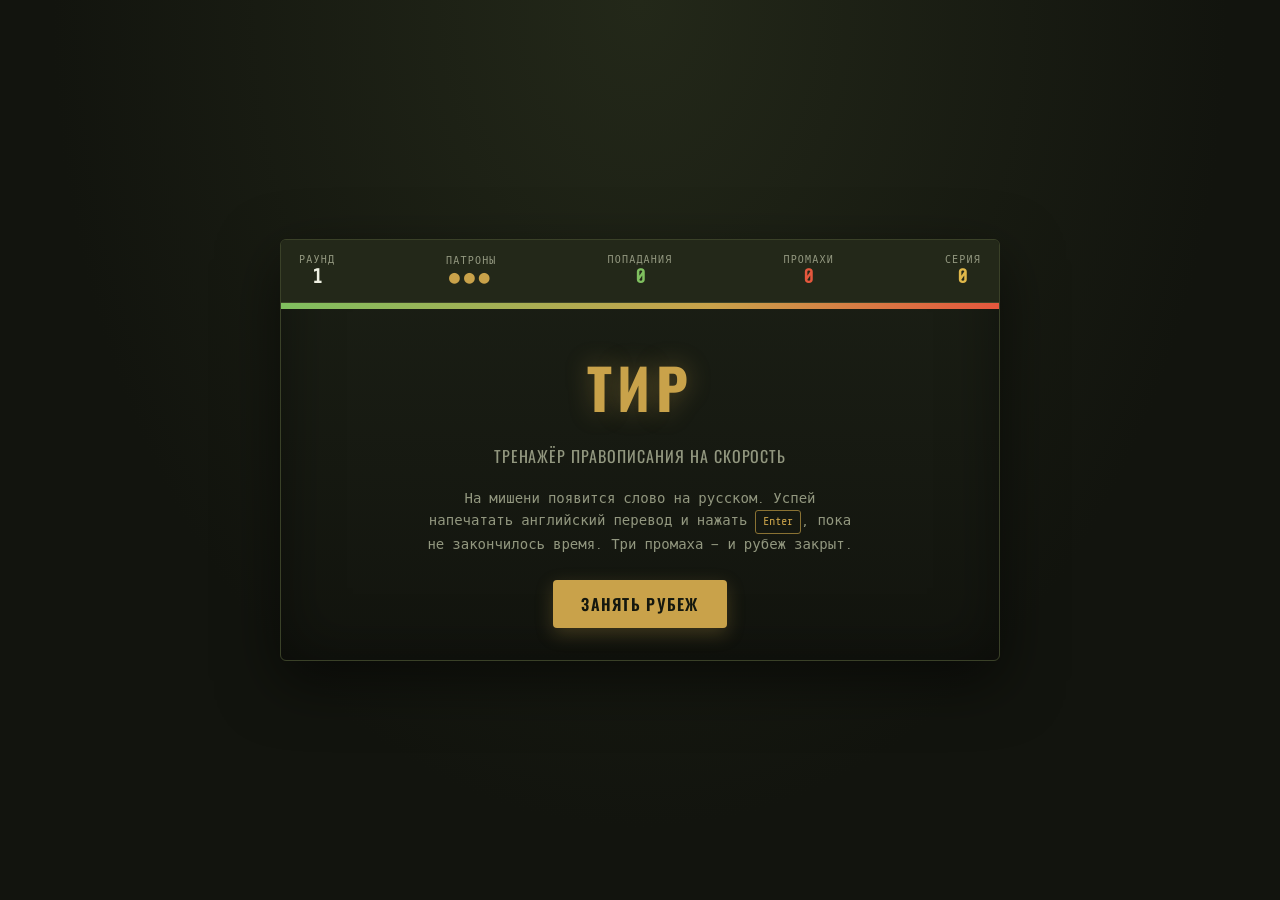
==== commit d5a23d87: "«COMMIT_TITLE»" ====
--- a/homework/index.html
+++ b/homework/index.html
@@ -3,93 +3,133 @@
 <head>
 <meta charset="UTF-8">
 <meta name="viewport" content="width=device-width, initial-scale=1.0">
-<title>Exchange Ledger — сравнение валют</title>
+<title>Тир — тренажёр правописания</title>
 <link rel="preconnect" href="https://fonts.googleapis.com">
-<link rel="preconnect" href="https://fonts.gstatic.com" crossorigin>
-<link href="https://fonts.googleapis.com/css2?family=Fraunces:ital,opsz,wght@0,9..144,400;0,9..144,500;0,9..144,600;1,9..144,500&family=IBM+Plex+Mono:wght@400;500;600&family=IBM+Plex+Sans:wght@400;500;600&display=swap" rel="stylesheet">
-<link rel="stylesheet" href="./homework/css/style.css">
+<link href="https://fonts.googleapis.com/css2?family=Oswald:wght@400;500;600;700&family=Share+Tech+Mono&display=swap" rel="stylesheet">
+<link rel="stylesheet" href="./css/style.css">
 </head>
 <body>
 
-  <!-- TICKER TAPE -->
-  <div class="ticker-wrap" aria-hidden="true">
-    <div class="ticker-track" id="tickerTrack">
-      <span class="ticker-loading">ЗАГРУЗКА КОТИРОВОК…</span>
+<div class="range">
+
+  <!-- ================= HUD ================= -->
+  <header class="hud">
+    <div class="hud-block">
+      <span class="hud-label">Раунд</span>
+      <span class="hud-value" id="roundValue">1</span>
     </div>
-  </div>
 
-  <header class="site-head">
-    <div class="wrap">
-      <p class="eyebrow">Бюро обмена · оцифровано</p>
-      <h1 class="title">EXCHANGE&nbsp;LEDGER</h1>
-      <p class="subtitle">Живые курсы валют и сравнение — данные через currencyapi.com</p>
+    <div class="hud-block lives-block">
+      <span class="hud-label">Патроны</span>
+      <span class="lives" id="livesValue">●●●</span>
+    </div>
+
+    <div class="hud-block">
+      <span class="hud-label">Попадания</span>
+      <span class="hud-value hit-color" id="hitsValue">0</span>
+    </div>
+
+    <div class="hud-block">
+      <span class="hud-label">Промахи</span>
+      <span class="hud-value miss-color" id="missesValue">0</span>
+    </div>
+
+    <div class="hud-block">
+      <span class="hud-label">Серия</span>
+      <span class="hud-value streak-color" id="streakValue">0</span>
     </div>
   </header>
 
-  <main class="wrap">
+  <!-- ============= TIMER BAR ============= -->
+  <div class="timer-track">
+    <div class="timer-fill" id="timerFill"></div>
+  </div>
 
-    <!-- CONVERTER -->
-    <section class="card converter" aria-label="Конвертер валют">
-      <div class="card-label">
-        <span class="num">01</span>
-        <span>Конвертер</span>
+  <!-- ============= MAIN STAGE ============= -->
+  <main class="stage">
+
+    <!-- Стартовый экран -->
+    <section class="screen" id="startScreen">
+      <h1 class="title">ТИР</h1>
+      <p class="subtitle">Тренажёр правописания на скорость</p>
+      <p class="rules">
+        На мишени появится слово на русском. Успей напечатать
+        английский перевод и нажать <span class="key">Enter</span>,
+        пока не закончилось время. Три промаха — и рубеж закрыт.
+      </p>
+      <button class="btn btn-primary" id="startBtn">Занять рубеж</button>
+    </section>
+
+    <!-- Игровой экран -->
+    <section class="screen screen-game hidden" id="gameScreen">
+
+      <div class="board-wrap">
+        <div class="crosshair" id="crosshair">
+          <span class="ch-line ch-h"></span>
+          <span class="ch-line ch-v"></span>
+          <span class="ch-dot"></span>
+        </div>
+
+        <div class="target" id="target">
+          <div class="target-ring ring-3"></div>
+          <div class="target-ring ring-2"></div>
+          <div class="target-ring ring-1"></div>
+          <div class="target-center">
+            <span class="prompt-label">Переведи слово</span>
+            <span class="prompt-word" id="promptWord">слово</span>
+          </div>
+          <div class="marks" id="marks"></div>
+        </div>
+
+        <div class="muzzle-flash" id="muzzleFlash"></div>
       </div>
 
-      <div class="converter-grid">
-        <div class="field">
-          <label for="amountInput">Сумма</label>
-          <input type="number" id="amountInput" value="100" min="0" step="any" inputmode="decimal">
+      <form class="fire-form" id="fireForm" autocomplete="off">
+        <input
+          type="text"
+          id="answerInput"
+          class="scope-input"
+          placeholder="ВВЕДИ ПЕРЕВОД..."
+          autocomplete="off"
+          spellcheck="false"
+        >
+        <button type="submit" class="btn btn-fire" id="fireBtn">Огонь</button>
+      </form>
+
+      <p class="feedback" id="feedback">&nbsp;</p>
+    </section>
+
+    <!-- Экран результатов -->
+    <section class="screen hidden" id="resultScreen">
+      <h2 class="title title-sm" id="resultTitle">РУБЕЖ ЗАКРЫТ</h2>
+
+      <div class="result-grid">
+        <div class="result-card">
+          <span class="result-num hit-color" id="resHits">0</span>
+          <span class="result-label">попаданий</span>
         </div>
-
-        <div class="field">
-          <label for="fromSelect">Из</label>
-          <select id="fromSelect"></select>
+        <div class="result-card">
+          <span class="result-num miss-color" id="resMisses">0</span>
+          <span class="result-label">промахов</span>
         </div>
-
-        <button class="swap-btn" id="swapBtn" title="Поменять местами" aria-label="Поменять валюты местами">
-          <svg width="20" height="20" viewBox="0 0 24 24" fill="none"><path d="M7 7h11l-3-3M17 17H6l3 3" stroke="currentColor" stroke-width="2" stroke-linecap="round" stroke-linejoin="round"/></svg>
-        </button>
-
-        <div class="field">
-          <label for="toSelect">В</label>
-          <select id="toSelect"></select>
+        <div class="result-card">
+          <span class="result-num streak-color" id="resStreak">0</span>
+          <span class="result-label">лучшая серия</span>
+        </div>
+        <div class="result-card">
+          <span class="result-num" id="resAccuracy">0%</span>
+          <span class="result-label">точность</span>
         </div>
       </div>
 
-      <div class="result-board">
-        <div class="flap-display" id="flapDisplay" aria-live="polite">
-          <span class="flap-loading">— — — —</span>
-        </div>
-        <div class="rate-line" id="rateLine">курс загружается…</div>
-      </div>
-    </section>
+      <p class="rank" id="resultRank"></p>
 
-    <!-- COMPARISON TABLE -->
-    <section class="card comparison" aria-label="Таблица сравнения валют">
-      <div class="card-label">
-        <span class="num">02</span>
-        <span>Сравнение относительно базовой валюты</span>
-      </div>
-
-      <div class="field base-field">
-        <label for="baseSelect">Базовая валюта</label>
-        <select id="baseSelect"></select>
-      </div>
-
-      <div class="comparison-table" id="comparisonTable">
-        <div class="row row-loading">Загрузка таблицы…</div>
-      </div>
+      <button class="btn btn-primary" id="restartBtn">Ещё раз</button>
     </section>
 
   </main>
+</div>
 
-  <footer class="site-foot">
-    <div class="wrap">
-      <p>Данные: <a href="https://currencyapi.com" target="_blank" rel="noopener">currencyapi.com</a> (бесплатный план, обновление раз в сутки). Курсы ориентировочные, не для проведения платежей.</p>
-      <p class="updated" id="lastUpdated">Обновлено: —</p>
-    </div>
-  </footer>
-
-<script src="./homework/js/app (2).js"></script>
+<script src="./js/script.js"></script>
 </body>
-</html> +</html>
--- a/homework/css/style.css
+++ b/homework/css/style.css
@@ -0,0 +1,491 @@
+/* ==========================================================
+   ТИР — тренажёр правописания
+   Токены: тёмный ночной рубеж + латунная HUD-подсветка
+   ========================================================== */
+
+   :root {
+    --bg-0: #12140e;
+    --bg-1: #1b1f15;
+    --panel: #232819;
+    --line: #3a4128;
+    --brass: #c9a24a;
+    --brass-dim: #8a7233;
+    --text: #eef0e2;
+    --muted: #92977f;
+    --hit: #7fbf5f;
+    --miss: #e4573d;
+    --streak: #e0b84a;
+  
+    --font-display: "Oswald", sans-serif;
+    --font-mono: "Share Tech Mono", monospace;
+  }
+  
+  * { box-sizing: border-box; }
+  
+  html, body {
+    margin: 0;
+    padding: 0;
+    height: 100%;
+  }
+  
+  body {
+    background:
+      radial-gradient(ellipse at 50% 0%, #232819 0%, var(--bg-0) 65%);
+    color: var(--text);
+    font-family: var(--font-mono);
+    min-height: 100vh;
+    display: flex;
+    align-items: center;
+    justify-content: center;
+    overflow-x: hidden;
+  }
+  
+  .hidden { display: none !important; }
+  
+  /* ================= RANGE SHELL ================= */
+  
+  .range {
+    width: min(720px, 94vw);
+    margin: 24px auto;
+    background: linear-gradient(180deg, var(--bg-1), var(--bg-0));
+    border: 1px solid var(--line);
+    border-radius: 6px;
+    box-shadow: 0 20px 60px rgba(0,0,0,0.55), inset 0 0 60px rgba(0,0,0,0.4);
+    overflow: hidden;
+  }
+  
+  /* ================= HUD ================= */
+  
+  .hud {
+    display: flex;
+    align-items: center;
+    justify-content: space-between;
+    gap: 10px;
+    padding: 14px 18px;
+    background: var(--panel);
+    border-bottom: 1px solid var(--line);
+  }
+  
+  .hud-block {
+    display: flex;
+    flex-direction: column;
+    align-items: center;
+    min-width: 0;
+  }
+  
+  .hud-label {
+    font-size: 10px;
+    letter-spacing: 0.12em;
+    text-transform: uppercase;
+    color: var(--muted);
+  }
+  
+  .hud-value {
+    font-size: 20px;
+    font-weight: 700;
+    color: var(--text);
+  }
+  
+  .hit-color { color: var(--hit); }
+  .miss-color { color: var(--miss); }
+  .streak-color { color: var(--streak); }
+  
+  .lives {
+    font-size: 18px;
+    letter-spacing: 4px;
+    color: var(--brass);
+    transition: color 0.2s;
+  }
+  
+  /* ================= TIMER BAR ================= */
+  
+  .timer-track {
+    height: 6px;
+    width: 100%;
+    background: #0c0e08;
+  }
+  
+  .timer-fill {
+    height: 100%;
+    width: 100%;
+    background: linear-gradient(90deg, var(--hit), var(--brass) 60%, var(--miss));
+    transform-origin: left;
+    transition: transform 0.1s linear, background 0.3s;
+  }
+  
+  .timer-fill.warn {
+    background: var(--miss);
+  }
+  
+  /* ================= STAGE ================= */
+  
+  .stage {
+    padding: 36px 28px 32px;
+    position: relative;
+  }
+  
+  .screen {
+    display: flex;
+    flex-direction: column;
+    align-items: center;
+    text-align: center;
+    gap: 16px;
+  }
+  
+  /* ---- Titles ---- */
+  
+  .title {
+    font-family: var(--font-display);
+    font-size: 56px;
+    font-weight: 700;
+    letter-spacing: 0.1em;
+    margin: 0;
+    color: var(--brass);
+    text-shadow: 0 0 24px rgba(201, 162, 74, 0.35);
+  }
+  
+  .title-sm { font-size: 34px; }
+  
+  .subtitle {
+    font-family: var(--font-display);
+    font-size: 16px;
+    letter-spacing: 0.06em;
+    color: var(--muted);
+    margin: 0;
+    text-transform: uppercase;
+  }
+  
+  .rules {
+    max-width: 440px;
+    color: var(--muted);
+    line-height: 1.6;
+    font-size: 14px;
+    margin: 4px 0 8px;
+  }
+  
+  .key {
+    display: inline-block;
+    padding: 1px 7px;
+    border: 1px solid var(--brass-dim);
+    border-radius: 3px;
+    color: var(--brass);
+    font-size: 12px;
+  }
+  
+  /* ---- Buttons ---- */
+  
+  .btn {
+    font-family: var(--font-display);
+    font-size: 16px;
+    letter-spacing: 0.08em;
+    text-transform: uppercase;
+    padding: 12px 28px;
+    border-radius: 4px;
+    border: none;
+    cursor: pointer;
+    transition: transform 0.08s ease, box-shadow 0.15s ease, background 0.15s ease;
+  }
+  
+  .btn:active { transform: scale(0.96); }
+  
+  .btn-primary {
+    background: var(--brass);
+    color: #14170e;
+    font-weight: 600;
+    box-shadow: 0 6px 18px rgba(201, 162, 74, 0.25);
+  }
+  
+  .btn-primary:hover { background: #dcb35c; }
+  
+  .btn-fire {
+    background: var(--miss);
+    color: #1a0d0a;
+    font-weight: 700;
+    min-width: 120px;
+    box-shadow: 0 6px 18px rgba(228, 87, 61, 0.3);
+  }
+  
+  .btn-fire:hover { background: #f16a4c; }
+  
+  /* ================= TARGET BOARD ================= */
+  
+  .board-wrap {
+    position: relative;
+    width: 260px;
+    height: 260px;
+    margin: 6px auto 4px;
+  }
+  
+  .target {
+    position: relative;
+    width: 100%;
+    height: 100%;
+    border-radius: 50%;
+    background: radial-gradient(circle at 50% 50%, #2c1512 0%, #1a1310 70%);
+    border: 2px solid var(--line);
+    display: flex;
+    align-items: center;
+    justify-content: center;
+    transition: transform 0.08s ease;
+  }
+  
+  .target.hit-flash {
+    animation: hitPulse 0.35s ease;
+  }
+  
+  .target.miss-flash {
+    animation: missShake 0.35s ease;
+  }
+  
+  @keyframes hitPulse {
+    0% { transform: scale(1); }
+    35% { transform: scale(1.06); box-shadow: 0 0 40px rgba(127,191,95,0.5); }
+    100% { transform: scale(1); }
+  }
+  
+  @keyframes missShake {
+    0%, 100% { transform: translateX(0); }
+    20% { transform: translateX(-8px) rotate(-1deg); }
+    40% { transform: translateX(7px) rotate(1deg); }
+    60% { transform: translateX(-5px); }
+    80% { transform: translateX(4px); }
+  }
+  
+  .target-ring {
+    position: absolute;
+    border-radius: 50%;
+    border: 2px solid #4a2a24;
+  }
+  
+  .ring-3 { width: 92%; height: 92%; border-color: #4a2a24; }
+  .ring-2 { width: 62%; height: 62%; border-color: #6b3a2c; }
+  .ring-1 { width: 32%; height: 32%; border-color: var(--brass-dim); }
+  
+  .target-center {
+    position: relative;
+    z-index: 2;
+    display: flex;
+    flex-direction: column;
+    align-items: center;
+    gap: 4px;
+    background: rgba(18, 20, 14, 0.85);
+    padding: 10px 14px;
+    border-radius: 6px;
+    border: 1px solid var(--brass-dim);
+  }
+  
+  .prompt-label {
+    font-size: 9px;
+    letter-spacing: 0.12em;
+    text-transform: uppercase;
+    color: var(--muted);
+  }
+  
+  .prompt-word {
+    font-family: var(--font-display);
+    font-size: 24px;
+    font-weight: 600;
+    color: var(--text);
+  }
+  
+  /* bullet holes / miss crack marks accumulated on target */
+  
+  .marks {
+    position: absolute;
+    inset: 0;
+    z-index: 3;
+    pointer-events: none;
+  }
+  
+  .mark {
+    position: absolute;
+    width: 14px;
+    height: 14px;
+    border-radius: 50%;
+    transform: translate(-50%, -50%);
+  }
+  
+  .mark.mark-hit {
+    background: radial-gradient(circle, #0c0d09 0%, #0c0d09 40%, transparent 70%);
+    border: 2px solid var(--hit);
+  }
+  
+  .mark.mark-miss {
+    background: transparent;
+    color: var(--miss);
+    font-size: 20px;
+    font-weight: 900;
+    display: flex;
+    align-items: center;
+    justify-content: center;
+  }
+  
+  /* ---- crosshair ---- */
+  
+  .crosshair {
+    position: absolute;
+    top: 50%;
+    left: 50%;
+    width: 46px;
+    height: 46px;
+    transform: translate(-50%, -50%);
+    z-index: 4;
+    pointer-events: none;
+    opacity: 0.9;
+    transition: transform 0.12s ease;
+  }
+  
+  .crosshair.fire {
+    animation: recoil 0.18s ease;
+  }
+  
+  @keyframes recoil {
+    0% { transform: translate(-50%, -50%) scale(1); }
+    40% { transform: translate(-50%, -50%) scale(0.72); }
+    100% { transform: translate(-50%, -50%) scale(1); }
+  }
+  
+  .ch-line {
+    position: absolute;
+    background: var(--brass);
+  }
+  
+  .ch-h { top: 50%; left: 0; width: 100%; height: 2px; transform: translateY(-50%); opacity: 0.75; }
+  .ch-v { left: 50%; top: 0; width: 2px; height: 100%; transform: translateX(-50%); opacity: 0.75; }
+  
+  .ch-dot {
+    position: absolute;
+    top: 50%; left: 50%;
+    width: 6px; height: 6px;
+    border-radius: 50%;
+    background: var(--miss);
+    transform: translate(-50%, -50%);
+    box-shadow: 0 0 8px var(--miss);
+  }
+  
+  .muzzle-flash {
+    position: absolute;
+    top: 50%;
+    left: 50%;
+    width: 10px;
+    height: 10px;
+    transform: translate(-50%, -50%);
+    border-radius: 50%;
+    background: #fff3c4;
+    opacity: 0;
+    pointer-events: none;
+    z-index: 5;
+  }
+  
+  .muzzle-flash.flash {
+    animation: flashPop 0.25s ease;
+  }
+  
+  @keyframes flashPop {
+    0% { opacity: 1; width: 10px; height: 10px; box-shadow: 0 0 20px 10px rgba(255,240,180,0.8); }
+    100% { opacity: 0; width: 90px; height: 90px; box-shadow: 0 0 0 0 rgba(255,240,180,0); }
+  }
+  
+  /* ================= INPUT / FIRE FORM ================= */
+  
+  .fire-form {
+    display: flex;
+    gap: 10px;
+    width: 100%;
+    max-width: 380px;
+    margin-top: 6px;
+  }
+  
+  .scope-input {
+    flex: 1;
+    background: #0c0e08;
+    border: 1px solid var(--line);
+    border-radius: 4px;
+    padding: 12px 14px;
+    color: var(--text);
+    font-family: var(--font-mono);
+    font-size: 16px;
+    letter-spacing: 0.05em;
+    outline: none;
+    transition: border-color 0.15s, box-shadow 0.15s;
+  }
+  
+  .scope-input::placeholder { color: #5a604a; }
+  
+  .scope-input:focus {
+    border-color: var(--brass);
+    box-shadow: 0 0 0 3px rgba(201, 162, 74, 0.15);
+  }
+  
+  .feedback {
+    min-height: 20px;
+    font-size: 14px;
+    letter-spacing: 0.04em;
+    margin: 0;
+  }
+  
+  .feedback.hit-color { color: var(--hit); }
+  .feedback.miss-color { color: var(--miss); }
+  
+  /* ================= RESULT SCREEN ================= */
+  
+  .result-grid {
+    display: grid;
+    grid-template-columns: repeat(2, 1fr);
+    gap: 12px;
+    width: 100%;
+    max-width: 360px;
+  }
+  
+  .result-card {
+    background: var(--panel);
+    border: 1px solid var(--line);
+    border-radius: 6px;
+    padding: 16px 10px;
+    display: flex;
+    flex-direction: column;
+    align-items: center;
+    gap: 4px;
+  }
+  
+  .result-num {
+    font-family: var(--font-display);
+    font-size: 30px;
+    font-weight: 700;
+  }
+  
+  .result-label {
+    font-size: 11px;
+    letter-spacing: 0.08em;
+    text-transform: uppercase;
+    color: var(--muted);
+  }
+  
+  .rank {
+    font-family: var(--font-display);
+    font-size: 15px;
+    letter-spacing: 0.05em;
+    color: var(--brass);
+    margin: 4px 0 0;
+  }
+  
+  /* ================= RESPONSIVE ================= */
+  
+  @media (max-width: 480px) {
+    .title { font-size: 42px; }
+    .hud { flex-wrap: wrap; gap: 12px 6px; }
+    .board-wrap { width: 220px; height: 220px; }
+    .prompt-word { font-size: 20px; }
+  }
+  
+  /* ================= ACCESSIBILITY ================= */
+  
+  :focus-visible {
+    outline: 2px solid var(--brass);
+    outline-offset: 2px;
+  }
+  
+  @media (prefers-reduced-motion: reduce) {
+    * { animation-duration: 0.001ms !important; transition-duration: 0.001ms !important; }
+  }
+  
